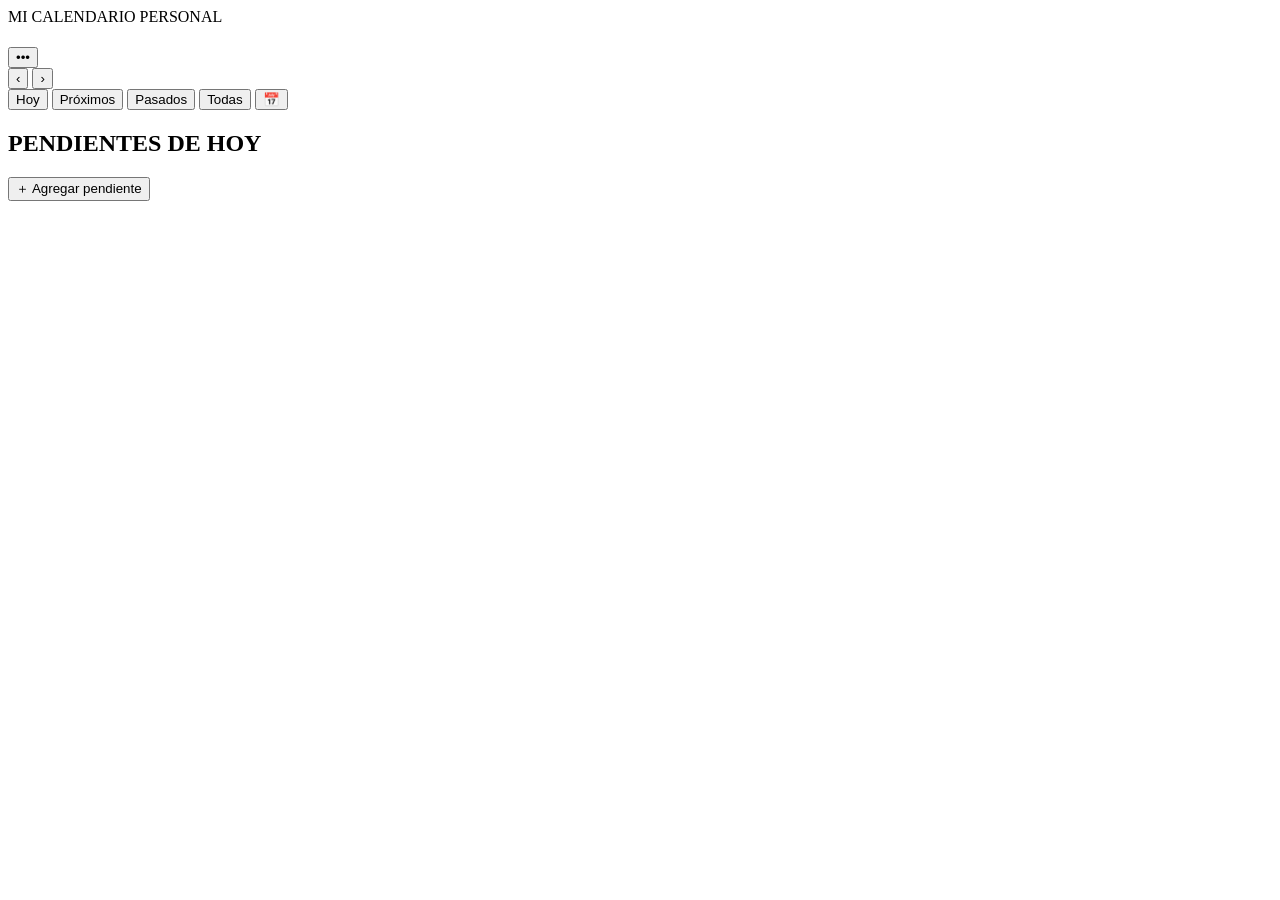
==== index.html @ 51a58abb "Rename index[1].html to index.html" ====
<!doctype html>
<html lang="es">
<head>
<meta charset="UTF-8">
<meta name="viewport" content="width=device-width, initial-scale=1.0">
<title>Mi Calendario Personal</title>
<link rel="stylesheet" href="styles.css">
</head>
<body>
<main class="app">
  <header class="topbar">
    <div>
      <div class="eyebrow">MI CALENDARIO PERSONAL</div>
      <h1 id="currentDate"></h1>
      <p id="currentYear"></p>
    </div>
    <button class="ghost-btn" id="settingsBtn">•••</button>
  </header>

  <section class="navigation">
    <div class="day-buttons">
      <button id="prevDay" class="square-btn">‹</button>
      <button id="nextDay" class="square-btn">›</button>
    </div>
    <div class="filters">
      <button data-filter="today" class="filter active">Hoy</button>
      <button data-filter="future" class="filter">Próximos</button>
      <button data-filter="past" class="filter">Pasados</button>
      <button data-filter="all" class="filter">Todas</button>
      <button id="datePickerBtn" class="filter">📅</button>
    </div>
  </section>

  <section>
    <div class="section-title">
      <h2 id="sectionTitle">PENDIENTES DE HOY</h2>
      <span id="taskCount"></span>
    </div>
    <div id="taskList"></div>
  </section>
</main>

<button id="addBtn" class="add-btn">＋ Agregar pendiente</button>

<dialog id="taskDialog" class="dialog">
  <div class="dialog-head">
    <div>
      <div class="eyebrow">NUEVO PENDIENTE</div>
      <h2>Agregar pendiente</h2>
    </div>
    <button class="close-btn" id="closeDialog">×</button>
  </div>
  <form id="taskForm">
    <label>¿Qué tienes que hacer?
      <input id="title" required placeholder="Ej. Enviar constancia">
    </label>

    <label>Fecha
      <div class="calendar-picker" id="calendarPicker"></div>
      <input id="taskDate" type="hidden" required>
    </label>

    <label>Hora
      <input id="taskTime" type="time" required>
    </label>

    <label>Repetición
      <select id="repeat">
        <option value="once">Una vez</option>
        <option value="daily">Todos los días</option>
        <option value="weekdays">Lunes a viernes</option>
        <option value="weekly">Cada semana</option>
      </select>
    </label>

    <label>Aviso
      <select id="reminder">
        <option value="10">10 minutos antes + a la hora</option>
        <option value="5">5 minutos antes + a la hora</option>
        <option value="15">15 minutos antes + a la hora</option>
        <option value="30">30 minutos antes + a la hora</option>
        <option value="0">Solo a la hora</option>
        <option value="none">Sin aviso</option>
      </select>
    </label>

    <button class="primary-btn" type="submit">Guardar pendiente</button>
  </form>
</dialog>

<dialog id="taskDetailDialog" class="dialog">
  <div id="detailContent"></div>
</dialog>

<script src="app.js"></script>
</body>
</html>
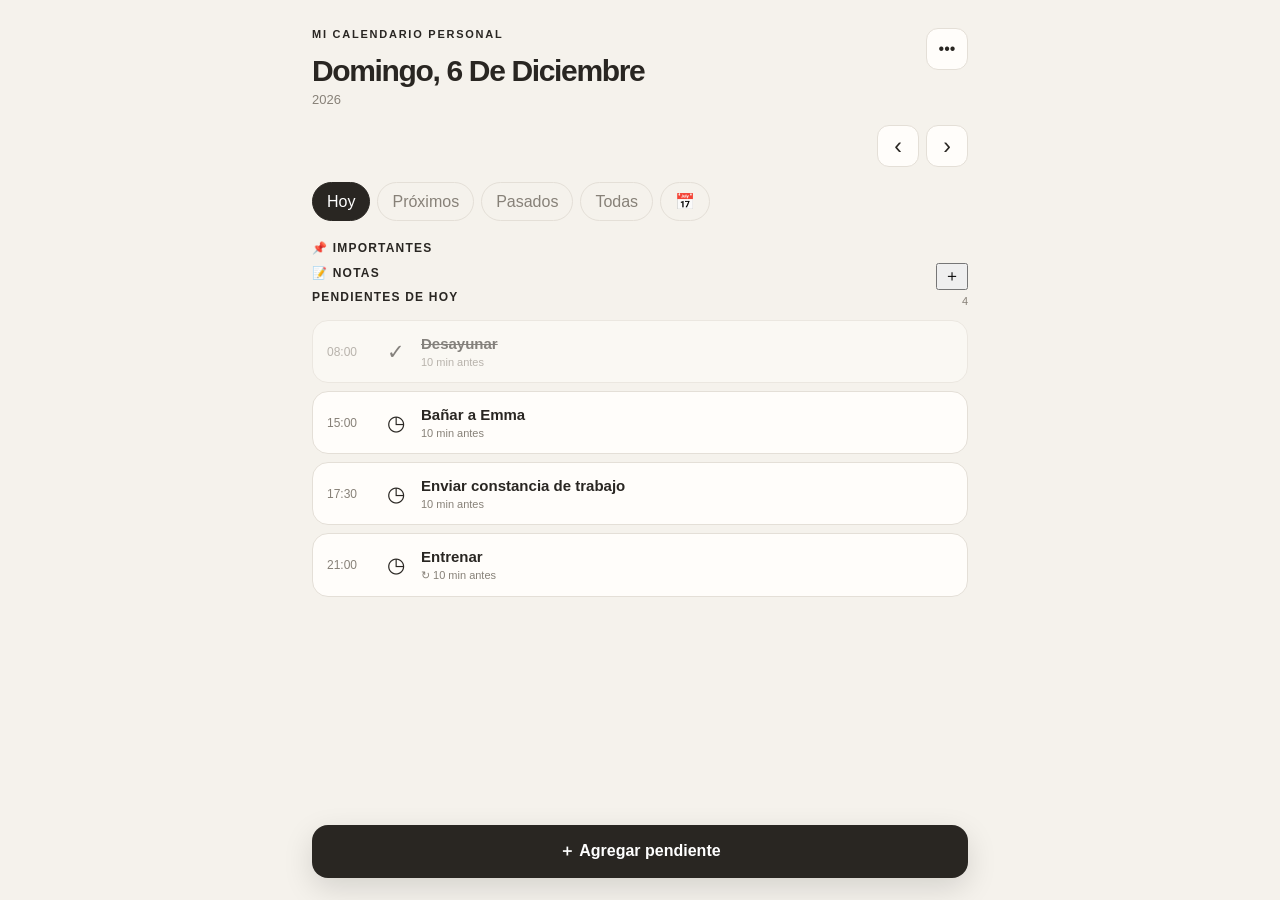
==== commit d04df774: "Update index.html" ====
--- a/index.html
+++ b/index.html
@@ -31,6 +31,21 @@
     </div>
   </section>
 
+  <section class="notes-section">
+    <div class="section-title">
+      <h2>📌 IMPORTANTES</h2>
+    </div>
+    <div id="priorityList"></div>
+  </section>
+
+  <section class="notes-section">
+    <div class="section-title">
+      <h2>📝 NOTAS</h2>
+      <button class="mini-add" id="addNoteBtn">＋</button>
+    </div>
+    <div id="notesList"></div>
+  </section>
+
   <section>
     <div class="section-title">
       <h2 id="sectionTitle">PENDIENTES DE HOY</h2>
@@ -50,21 +65,26 @@
     </div>
     <button class="close-btn" id="closeDialog">×</button>
   </div>
+
   <form id="taskForm">
-    <label>¿Qué tienes que hacer?
+    <label>
+      ¿Qué tienes que hacer?
       <input id="title" required placeholder="Ej. Enviar constancia">
     </label>
 
-    <label>Fecha
+    <label>
+      Fecha
       <div class="calendar-picker" id="calendarPicker"></div>
       <input id="taskDate" type="hidden" required>
     </label>
 
-    <label>Hora
+    <label>
+      Hora
       <input id="taskTime" type="time" required>
     </label>
 
-    <label>Repetición
+    <label>
+      Repetición
       <select id="repeat">
         <option value="once">Una vez</option>
         <option value="daily">Todos los días</option>
@@ -73,7 +93,8 @@
       </select>
     </label>
 
-    <label>Aviso
+    <label>
+      Aviso
       <select id="reminder">
         <option value="10">10 minutos antes + a la hora</option>
         <option value="5">5 minutos antes + a la hora</option>
@@ -92,6 +113,60 @@
   <div id="detailContent"></div>
 </dialog>
 
+<dialog id="extrasDialog" class="dialog">
+  <div id="extrasContent"></div>
+</dialog>
+
+<dialog id="noteDialog" class="dialog">
+  <div class="dialog-head">
+    <div>
+      <div class="eyebrow">NOTAS</div>
+      <h2 id="noteDialogTitle">Nueva nota</h2>
+    </div>
+    <button class="close-btn" id="closeNoteDialog">×</button>
+  </div>
+
+  <form id="noteForm">
+    <label>
+      Título
+      <input id="noteTitle" required placeholder="Ej. Link importante">
+    </label>
+
+    <label>
+      Nota
+      <textarea id="noteText" rows="5" placeholder="Escribe algo que quieras guardar…"></textarea>
+    </label>
+
+    <label>
+      Link (opcional)
+      <input id="noteLink" type="url" placeholder="https://...">
+    </label>
+
+    <label class="check-label">
+      <input id="notePinned" type="checkbox">
+      📌 Marcar como prioridad
+    </label>
+
+    <button class="primary-btn">Guardar nota</button>
+  </form>
+</dialog>
+
+<dialog id="noteDetailDialog" class="dialog">
+  <div id="noteDetailContent"></div>
+</dialog>
+
+<dialog id="calendarDialog" class="dialog">
+  <div class="dialog-head">
+    <div>
+      <div class="eyebrow">CALENDARIO</div>
+      <h2>Elegir fecha</h2>
+    </div>
+    <button class="close-btn" id="closeCalendarDialog">×</button>
+  </div>
+
+  <div class="calendar-picker browse-calendar" id="browseCalendar"></div>
+</dialog>
+
 <script src="app.js"></script>
 </body>
 </html>
--- a/styles.css
+++ b/styles.css
@@ -0,0 +1,18 @@
+:root{--bg:#f5f2ec;--card:#fffdfa;--ink:#292622;--muted:#878178;--line:#e4dfd7;--soft:#eeebe4}
+*{box-sizing:border-box}html,body{margin:0;min-height:100%}body{background:var(--bg);color:var(--ink);font-family:-apple-system,BlinkMacSystemFont,"Segoe UI",sans-serif}
+button,input,select{font:inherit}button{cursor:pointer}.app{max-width:700px;margin:auto;padding:28px 22px 120px}
+.topbar{display:flex;justify-content:space-between;gap:20px;align-items:flex-start}.eyebrow{font-size:11px;font-weight:800;letter-spacing:.16em}
+h1{margin:14px 0 0;font-size:30px;letter-spacing:-.045em;text-transform:capitalize}#currentYear{margin:4px 0 0;color:var(--muted);font-size:13px}
+.ghost-btn,.square-btn,.close-btn{border:1px solid var(--line);background:var(--card);color:var(--ink);border-radius:12px;width:42px;height:42px}
+.navigation{margin-top:18px}.day-buttons{display:flex;gap:7px;justify-content:flex-end}.square-btn{font-size:23px}
+.filters{display:flex;gap:7px;overflow-x:auto;padding:15px 0 20px}.filter{border:1px solid var(--line);background:transparent;color:var(--muted);padding:9px 14px;border-radius:999px;white-space:nowrap}.filter.active{background:var(--ink);color:white;border-color:var(--ink)}
+.section-title{display:flex;justify-content:space-between;align-items:center}.section-title h2{font-size:12px;letter-spacing:.1em;margin:0 0 8px}.section-title span{color:var(--muted);font-size:11px}
+.task{display:flex;align-items:center;gap:12px;background:var(--card);border:1px solid var(--line);border-radius:16px;padding:14px;margin:8px 0}.task-time{width:44px;color:var(--muted);font-size:12px}.task-state{width:26px;text-align:center;font-size:21px}.task-body{min-width:0;flex:1}.task-title{font-weight:650;font-size:15px;white-space:nowrap;overflow:hidden;text-overflow:ellipsis}.task-meta{margin-top:4px;color:var(--muted);font-size:11px}.task.done{opacity:.55}.task.done .task-title{text-decoration:line-through}.task.notdone{opacity:.68}
+.empty{color:var(--muted);text-align:center;padding:55px 20px;line-height:1.5}.add-btn{position:fixed;z-index:5;left:50%;transform:translateX(-50%);bottom:22px;width:min(656px,calc(100% - 44px));border:0;border-radius:16px;background:var(--ink);color:white;padding:16px;font-weight:750;box-shadow:0 10px 30px #0002}
+.dialog{width:min(560px,calc(100% - 30px));border:0;border-radius:22px;padding:0;background:var(--card);color:var(--ink);box-shadow:0 25px 80px #0004}.dialog::backdrop{background:#0007}.dialog-head{padding:20px 20px 4px;display:flex;justify-content:space-between;gap:15px}.dialog h2{margin:7px 0 0;font-size:22px}
+form{padding:10px 20px 22px}label{display:block;color:var(--muted);font-size:12px;margin:13px 0}input,select{width:100%;margin-top:6px;padding:13px;border:1px solid var(--line);border-radius:12px;background:white;color:var(--ink);outline:none}
+.primary-btn{width:100%;border:0;border-radius:13px;background:var(--ink);color:white;padding:14px;margin-top:8px;font-weight:750}
+.detail-actions{display:grid;grid-template-columns:repeat(3,1fr);gap:8px;padding:14px 20px 8px}.action-btn{border:1px solid var(--line);background:white;border-radius:13px;padding:12px 5px}.action-btn b{display:block;font-size:21px;margin-bottom:3px}.quick-actions{display:grid;grid-template-columns:1fr 1fr;gap:8px;padding:8px 20px 22px}
+.calendar-picker{margin-top:6px;border:1px solid var(--line);border-radius:14px;background:white;padding:11px}.calendar-head{display:flex;justify-content:space-between;align-items:center;margin-bottom:8px}.calendar-head strong{font-size:13px;text-transform:capitalize}.calendar-nav{display:flex;gap:4px}.calendar-nav button{border:1px solid var(--line);background:var(--soft);border-radius:8px;width:30px;height:30px}
+.calendar-week,.calendar-grid{display:grid;grid-template-columns:repeat(7,1fr);gap:3px;text-align:center}.calendar-week span{color:var(--muted);font-size:9px;padding:4px 0}.calendar-day{border:0;background:transparent;border-radius:8px;height:32px;font-size:12px}.calendar-day.muted{color:#c0bbb3}.calendar-day.today{border:1px solid var(--line)}.calendar-day.selected{background:var(--ink);color:white}
+@media(max-width:520px){.app{padding:22px 18px 110px}h1{font-size:26px}}
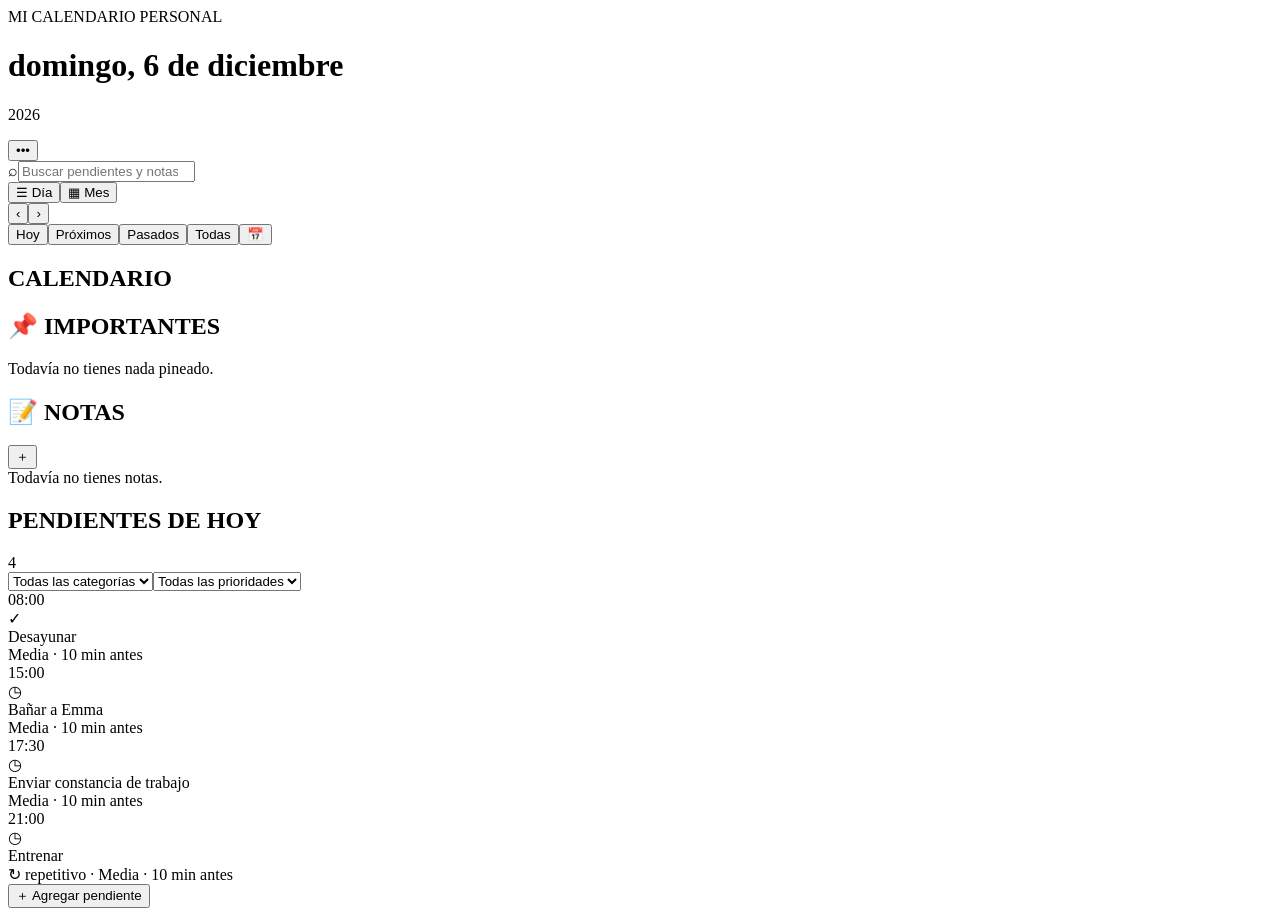
==== commit 4368c767: "Rename index[1].html to index.html" ====
--- a/index.html
+++ b/index.html
@@ -1,172 +1,27 @@
 <!doctype html>
 <html lang="es">
 <head>
-<meta charset="UTF-8">
-<meta name="viewport" content="width=device-width, initial-scale=1.0">
-<title>Mi Calendario Personal</title>
+<meta charset="UTF-8"><meta name="viewport" content="width=device-width, initial-scale=1.0">
+<meta name="theme-color" content="#292622"><title>Mi Calendario Personal</title>
 <link rel="stylesheet" href="styles.css">
 </head>
 <body>
 <main class="app">
-  <header class="topbar">
-    <div>
-      <div class="eyebrow">MI CALENDARIO PERSONAL</div>
-      <h1 id="currentDate"></h1>
-      <p id="currentYear"></p>
-    </div>
-    <button class="ghost-btn" id="settingsBtn">•••</button>
-  </header>
-
-  <section class="navigation">
-    <div class="day-buttons">
-      <button id="prevDay" class="square-btn">‹</button>
-      <button id="nextDay" class="square-btn">›</button>
-    </div>
-    <div class="filters">
-      <button data-filter="today" class="filter active">Hoy</button>
-      <button data-filter="future" class="filter">Próximos</button>
-      <button data-filter="past" class="filter">Pasados</button>
-      <button data-filter="all" class="filter">Todas</button>
-      <button id="datePickerBtn" class="filter">📅</button>
-    </div>
-  </section>
-
-  <section class="notes-section">
-    <div class="section-title">
-      <h2>📌 IMPORTANTES</h2>
-    </div>
-    <div id="priorityList"></div>
-  </section>
-
-  <section class="notes-section">
-    <div class="section-title">
-      <h2>📝 NOTAS</h2>
-      <button class="mini-add" id="addNoteBtn">＋</button>
-    </div>
-    <div id="notesList"></div>
-  </section>
-
-  <section>
-    <div class="section-title">
-      <h2 id="sectionTitle">PENDIENTES DE HOY</h2>
-      <span id="taskCount"></span>
-    </div>
-    <div id="taskList"></div>
-  </section>
+<header class="topbar"><div><div class="eyebrow">MI CALENDARIO PERSONAL</div><h1 id="currentDate"></h1><p id="currentYear"></p></div><button class="ghost-btn" id="settingsBtn" type="button">•••</button></header>
+<section class="toolbar"><div class="search-wrap"><span>⌕</span><input id="searchInput" type="search" placeholder="Buscar pendientes y notas…"></div><button class="filter view-btn active" id="dayViewBtn" type="button">☰ Día</button><button class="filter view-btn" id="monthViewBtn" type="button">▦ Mes</button></section>
+<section class="navigation"><div class="day-buttons"><button id="prevDay" class="square-btn" type="button">‹</button><button id="nextDay" class="square-btn" type="button">›</button></div><div class="filters"><button data-filter="today" class="filter active" type="button">Hoy</button><button data-filter="future" class="filter" type="button">Próximos</button><button data-filter="past" class="filter" type="button">Pasados</button><button data-filter="all" class="filter" type="button">Todas</button><button id="datePickerBtn" class="filter" type="button">📅</button></div></section>
+<section id="monthSection" class="month-section hidden"><div class="section-title"><h2 id="monthTitle">CALENDARIO</h2><span id="monthTaskCount"></span></div><div class="calendar-picker month-calendar" id="monthCalendar"></div></section>
+<section class="notes-section"><div class="section-title"><h2>📌 IMPORTANTES</h2></div><div id="priorityList"></div></section>
+<section class="notes-section"><div class="section-title"><h2>📝 NOTAS</h2><button class="mini-add" id="addNoteBtn" type="button">＋</button></div><div id="notesList"></div></section>
+<section id="daySection"><div class="section-title"><h2 id="sectionTitle">PENDIENTES DE HOY</h2><span id="taskCount"></span></div><div class="category-filter-row"><select id="categoryFilter" class="compact-select"><option value="all">Todas las categorías</option></select><select id="priorityFilter" class="compact-select"><option value="all">Todas las prioridades</option><option value="high">Alta</option><option value="medium">Media</option><option value="low">Baja</option></select></div><div id="taskList"></div></section>
 </main>
-
-<button id="addBtn" class="add-btn">＋ Agregar pendiente</button>
-
-<dialog id="taskDialog" class="dialog">
-  <div class="dialog-head">
-    <div>
-      <div class="eyebrow">NUEVO PENDIENTE</div>
-      <h2>Agregar pendiente</h2>
-    </div>
-    <button class="close-btn" id="closeDialog">×</button>
-  </div>
-
-  <form id="taskForm">
-    <label>
-      ¿Qué tienes que hacer?
-      <input id="title" required placeholder="Ej. Enviar constancia">
-    </label>
-
-    <label>
-      Fecha
-      <div class="calendar-picker" id="calendarPicker"></div>
-      <input id="taskDate" type="hidden" required>
-    </label>
-
-    <label>
-      Hora
-      <input id="taskTime" type="time" required>
-    </label>
-
-    <label>
-      Repetición
-      <select id="repeat">
-        <option value="once">Una vez</option>
-        <option value="daily">Todos los días</option>
-        <option value="weekdays">Lunes a viernes</option>
-        <option value="weekly">Cada semana</option>
-      </select>
-    </label>
-
-    <label>
-      Aviso
-      <select id="reminder">
-        <option value="10">10 minutos antes + a la hora</option>
-        <option value="5">5 minutos antes + a la hora</option>
-        <option value="15">15 minutos antes + a la hora</option>
-        <option value="30">30 minutos antes + a la hora</option>
-        <option value="0">Solo a la hora</option>
-        <option value="none">Sin aviso</option>
-      </select>
-    </label>
-
-    <button class="primary-btn" type="submit">Guardar pendiente</button>
-  </form>
-</dialog>
-
-<dialog id="taskDetailDialog" class="dialog">
-  <div id="detailContent"></div>
-</dialog>
-
-<dialog id="extrasDialog" class="dialog">
-  <div id="extrasContent"></div>
-</dialog>
-
-<dialog id="noteDialog" class="dialog">
-  <div class="dialog-head">
-    <div>
-      <div class="eyebrow">NOTAS</div>
-      <h2 id="noteDialogTitle">Nueva nota</h2>
-    </div>
-    <button class="close-btn" id="closeNoteDialog">×</button>
-  </div>
-
-  <form id="noteForm">
-    <label>
-      Título
-      <input id="noteTitle" required placeholder="Ej. Link importante">
-    </label>
-
-    <label>
-      Nota
-      <textarea id="noteText" rows="5" placeholder="Escribe algo que quieras guardar…"></textarea>
-    </label>
-
-    <label>
-      Link (opcional)
-      <input id="noteLink" type="url" placeholder="https://...">
-    </label>
-
-    <label class="check-label">
-      <input id="notePinned" type="checkbox">
-      📌 Marcar como prioridad
-    </label>
-
-    <button class="primary-btn">Guardar nota</button>
-  </form>
-</dialog>
-
-<dialog id="noteDetailDialog" class="dialog">
-  <div id="noteDetailContent"></div>
-</dialog>
-
-<dialog id="calendarDialog" class="dialog">
-  <div class="dialog-head">
-    <div>
-      <div class="eyebrow">CALENDARIO</div>
-      <h2>Elegir fecha</h2>
-    </div>
-    <button class="close-btn" id="closeCalendarDialog">×</button>
-  </div>
-
-  <div class="calendar-picker browse-calendar" id="browseCalendar"></div>
-</dialog>
-
-<script src="app.js"></script>
-</body>
-</html>
+<button id="addBtn" class="add-btn" type="button">＋ Agregar pendiente</button>
+<dialog id="taskDialog" class="dialog"><div class="dialog-head"><div><div class="eyebrow">PENDIENTE</div><h2 id="taskDialogTitle">Agregar pendiente</h2></div><button class="close-btn" id="closeDialog" type="button">×</button></div><form id="taskForm"><label>¿Qué tienes que hacer?<input id="title" required placeholder="Ej. Enviar constancia"></label><label>Fecha<div class="calendar-picker" id="calendarPicker"></div><input id="taskDate" type="hidden" required></label><label>Hora<input id="taskTime" type="time" required></label><div class="form-grid"><label>Repetición<select id="repeat"><option value="once">Una vez</option><option value="daily">Todos los días</option><option value="weekdays">Lunes a viernes</option><option value="weekly">Cada semana</option></select></label><label>Prioridad<select id="taskPriority"><option value="low">Baja</option><option value="medium" selected>Media</option><option value="high">Alta</option></select></label></div><label>Categoría<input id="taskCategory" list="categoryOptions" placeholder="Ej. Trabajo, personal, estudio"><datalist id="categoryOptions"></datalist></label><label>Aviso<select id="reminder"><option value="10">10 minutos antes + a la hora</option><option value="5">5 minutos antes + a la hora</option><option value="15">15 minutos antes + a la hora</option><option value="30">30 minutos antes + a la hora</option><option value="0">Solo a la hora</option><option value="none">Sin aviso</option></select></label><label class="check-label"><input id="taskPinned" type="checkbox">📌 Marcar como prioridad</label><button class="primary-btn" type="submit">Guardar pendiente</button></form></dialog>
+<dialog id="taskDetailDialog" class="dialog"><div id="detailContent"></div></dialog>
+<dialog id="noteDialog" class="dialog"><div class="dialog-head"><div><div class="eyebrow">NOTAS</div><h2 id="noteDialogTitle">Nueva nota</h2></div><button class="close-btn" id="closeNoteDialog" type="button">×</button></div><form id="noteForm"><label>Título<input id="noteTitle" required placeholder="Ej. Link importante"></label><label>Nota<textarea id="noteText" rows="5" placeholder="Escribe algo que quieras guardar…"></textarea></label><label>Link (opcional)<input id="noteLink" type="url" placeholder="https://..."></label><label>Categoría<input id="noteCategory" list="categoryOptions" placeholder="Ej. Ideas"></label><label class="check-label"><input id="notePinned" type="checkbox">📌 Marcar como prioridad</label><button class="primary-btn" type="submit">Guardar nota</button></form></dialog>
+<dialog id="noteDetailDialog" class="dialog"><div id="noteDetailContent"></div></dialog>
+<dialog id="calendarDialog" class="dialog"><div class="dialog-head"><div><div class="eyebrow">CALENDARIO</div><h2>Elegir fecha</h2></div><button class="close-btn" id="closeCalendarDialog" type="button">×</button></div><div class="calendar-picker browse-calendar" id="browseCalendar"></div></dialog>
+<dialog id="settingsDialog" class="dialog"><div class="dialog-head"><div><div class="eyebrow">CONFIGURACIÓN</div><h2>Mi calendario</h2></div><button class="close-btn" id="closeSettings" type="button">×</button></div><div class="settings-body"><button class="settings-card" id="notificationBtn" type="button"><span class="settings-icon">🔔</span><span><b id="notificationTitle">Activar notificaciones</b><small id="notificationStatus">Avisos del navegador para tus pendientes.</small></span></button><button class="settings-card" id="statsBtn" type="button"><span class="settings-icon">📊</span><span><b>Ver resumen</b><small>Completados, pendientes y prioridades.</small></span></button><button class="settings-card" id="clearCompletedBtn" type="button"><span class="settings-icon">🧹</span><span><b>Limpiar completados</b><small>Elimina pendientes de una sola vez ya realizados.</small></span></button><p class="settings-note">Tus datos se guardan localmente en este navegador. Otra persona que abra la misma página en otro navegador tendrá su propio calendario.</p></div></dialog>
+<dialog id="statsDialog" class="dialog"><div class="dialog-head"><div><div class="eyebrow">RESUMEN</div><h2>Tu calendario</h2></div><button class="close-btn" id="closeStats" type="button">×</button></div><div id="statsContent" class="stats-grid"></div></dialog>
+<script src="app.js"></script><script>if('serviceWorker' in navigator&&location.protocol==='https:'){navigator.serviceWorker.register('./sw.js').catch(()=>{});}</script>
+</body></html>
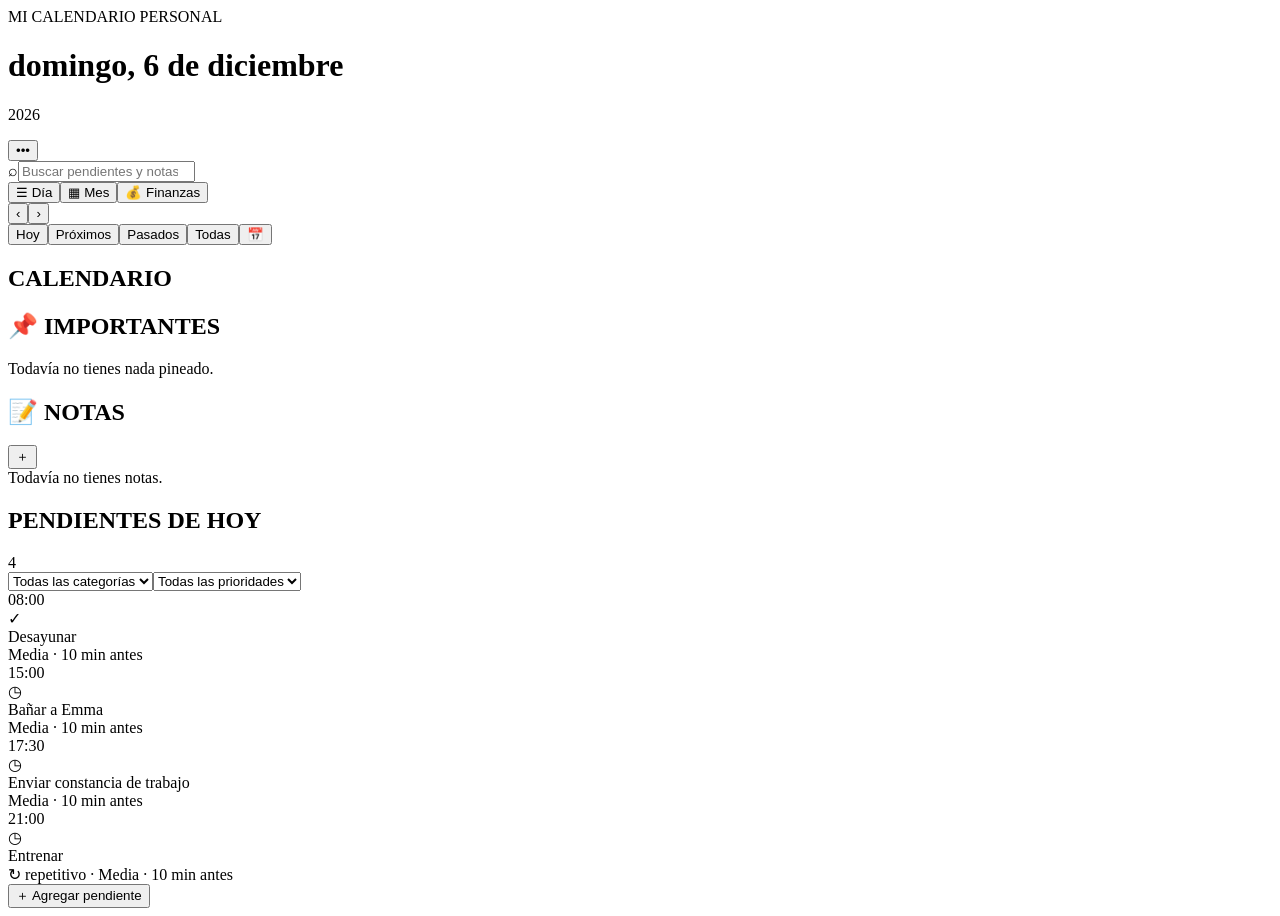
==== commit cc37ef61: "Rename index[1].html to index.html" ====
--- a/index.html
+++ b/index.html
@@ -8,7 +8,7 @@
 <body>
 <main class="app">
 <header class="topbar"><div><div class="eyebrow">MI CALENDARIO PERSONAL</div><h1 id="currentDate"></h1><p id="currentYear"></p></div><button class="ghost-btn" id="settingsBtn" type="button">•••</button></header>
-<section class="toolbar"><div class="search-wrap"><span>⌕</span><input id="searchInput" type="search" placeholder="Buscar pendientes y notas…"></div><button class="filter view-btn active" id="dayViewBtn" type="button">☰ Día</button><button class="filter view-btn" id="monthViewBtn" type="button">▦ Mes</button></section>
+<section class="toolbar"><div class="search-wrap"><span>⌕</span><input id="searchInput" type="search" placeholder="Buscar pendientes y notas…"></div><button class="filter view-btn active" id="dayViewBtn" type="button">☰ Día</button><button class="filter view-btn" id="monthViewBtn" type="button">▦ Mes</button><button class="filter finance-btn" id="financeBtn" type="button">💰 Finanzas</button></section>
 <section class="navigation"><div class="day-buttons"><button id="prevDay" class="square-btn" type="button">‹</button><button id="nextDay" class="square-btn" type="button">›</button></div><div class="filters"><button data-filter="today" class="filter active" type="button">Hoy</button><button data-filter="future" class="filter" type="button">Próximos</button><button data-filter="past" class="filter" type="button">Pasados</button><button data-filter="all" class="filter" type="button">Todas</button><button id="datePickerBtn" class="filter" type="button">📅</button></div></section>
 <section id="monthSection" class="month-section hidden"><div class="section-title"><h2 id="monthTitle">CALENDARIO</h2><span id="monthTaskCount"></span></div><div class="calendar-picker month-calendar" id="monthCalendar"></div></section>
 <section class="notes-section"><div class="section-title"><h2>📌 IMPORTANTES</h2></div><div id="priorityList"></div></section>
@@ -23,5 +23,43 @@
 <dialog id="calendarDialog" class="dialog"><div class="dialog-head"><div><div class="eyebrow">CALENDARIO</div><h2>Elegir fecha</h2></div><button class="close-btn" id="closeCalendarDialog" type="button">×</button></div><div class="calendar-picker browse-calendar" id="browseCalendar"></div></dialog>
 <dialog id="settingsDialog" class="dialog"><div class="dialog-head"><div><div class="eyebrow">CONFIGURACIÓN</div><h2>Mi calendario</h2></div><button class="close-btn" id="closeSettings" type="button">×</button></div><div class="settings-body"><button class="settings-card" id="notificationBtn" type="button"><span class="settings-icon">🔔</span><span><b id="notificationTitle">Activar notificaciones</b><small id="notificationStatus">Avisos del navegador para tus pendientes.</small></span></button><button class="settings-card" id="statsBtn" type="button"><span class="settings-icon">📊</span><span><b>Ver resumen</b><small>Completados, pendientes y prioridades.</small></span></button><button class="settings-card" id="clearCompletedBtn" type="button"><span class="settings-icon">🧹</span><span><b>Limpiar completados</b><small>Elimina pendientes de una sola vez ya realizados.</small></span></button><p class="settings-note">Tus datos se guardan localmente en este navegador. Otra persona que abra la misma página en otro navegador tendrá su propio calendario.</p></div></dialog>
 <dialog id="statsDialog" class="dialog"><div class="dialog-head"><div><div class="eyebrow">RESUMEN</div><h2>Tu calendario</h2></div><button class="close-btn" id="closeStats" type="button">×</button></div><div id="statsContent" class="stats-grid"></div></dialog>
+
+<dialog id="financeDialog" class="dialog finance-dialog">
+  <div class="dialog-head">
+    <div><div class="eyebrow">MI DINERO</div><h2>Finanzas</h2></div>
+    <button class="close-btn" id="closeFinance" type="button">×</button>
+  </div>
+  <div class="finance-body">
+    <div class="finance-monthbar"><button class="square-btn" id="financePrev" type="button">‹</button><strong id="financeMonth"></strong><button class="square-btn" id="financeNext" type="button">›</button></div>
+    <div class="money-hero"><span>Disponible este mes</span><strong id="financeBalance">S/ 0.00</strong><small id="financeBalanceMeta">Ingresos menos gastos</small></div>
+    <div class="finance-stats"><div><span>Ingresos</span><strong id="financeIncome">S/ 0.00</strong></div><div><span>Gastos</span><strong id="financeExpense">S/ 0.00</strong></div><div><span>Ahorro</span><strong id="financeSavings">0%</strong></div></div>
+    <div class="finance-actions"><button class="primary-btn" id="addExpenseBtn" type="button">＋ Registrar gasto</button><button class="secondary-btn" id="addIncomeBtn" type="button">＋ Registrar ingreso</button></div>
+    <section class="finance-card"><div class="finance-card-head"><h3>Gastos por categoría</h3><span id="financeTopCategory"></span></div><div id="financeCategories"></div></section>
+    <section class="finance-card"><div class="finance-card-head"><h3>Metas de ahorro</h3><button class="mini-add" id="addGoalBtn" type="button">＋</button></div><div id="financeGoals"></div></section>
+    <section class="finance-card ai-card"><div class="finance-card-head"><h3>✨ Consejos inteligentes</h3></div><div id="financeAdvice"></div><small class="ai-note">Consejos automáticos basados en tus propios datos. Más adelante podemos conectarlos a una IA real.</small></section>
+    <section class="finance-card"><div class="finance-card-head"><h3>Últimos movimientos</h3></div><div id="financeTransactions"></div></section>
+  </div>
+</dialog>
+
+<dialog id="financeEntryDialog" class="dialog">
+  <div class="dialog-head"><div><div class="eyebrow" id="financeEntryEyebrow">FINANZAS</div><h2 id="financeEntryTitle">Registrar gasto</h2></div><button class="close-btn" id="closeFinanceEntry" type="button">×</button></div>
+  <form id="financeEntryForm">
+    <label>Monto<input id="financeAmount" type="number" min="0.01" step="0.01" inputmode="decimal" required placeholder="0.00"></label>
+    <label>Descripción<input id="financeDescription" required placeholder="Ej. Supermercado"></label>
+    <label>Categoría<input id="financeCategory" list="financeCategoryOptions" required placeholder="Ej. Comida"><datalist id="financeCategoryOptions"><option value="Comida"><option value="Vivienda"><option value="Transporte"><option value="Mascota"><option value="Salud"><option value="Entretenimiento"><option value="Compras"><option value="Educación"><option value="Deudas"><option value="Ahorro"><option value="Otros"></datalist></label>
+    <label>Fecha<input id="financeDate" type="date" required></label>
+    <button class="primary-btn" type="submit">Guardar movimiento</button>
+  </form>
+</dialog>
+
+<dialog id="goalDialog" class="dialog">
+  <div class="dialog-head"><div><div class="eyebrow">AHORRO</div><h2>Nueva meta</h2></div><button class="close-btn" id="closeGoal" type="button">×</button></div>
+  <form id="goalForm">
+    <label>Meta<input id="goalName" required placeholder="Ej. Viaje"></label>
+    <label>Monto objetivo<input id="goalTarget" type="number" min="1" step="0.01" inputmode="decimal" required placeholder="3000"></label>
+    <label>Ya tengo<input id="goalSaved" type="number" min="0" step="0.01" inputmode="decimal" value="0" placeholder="0"></label>
+    <button class="primary-btn" type="submit">Crear meta</button>
+  </form>
+</dialog>
 <script src="app.js"></script><script>if('serviceWorker' in navigator&&location.protocol==='https:'){navigator.serviceWorker.register('./sw.js').catch(()=>{});}</script>
 </body></html>
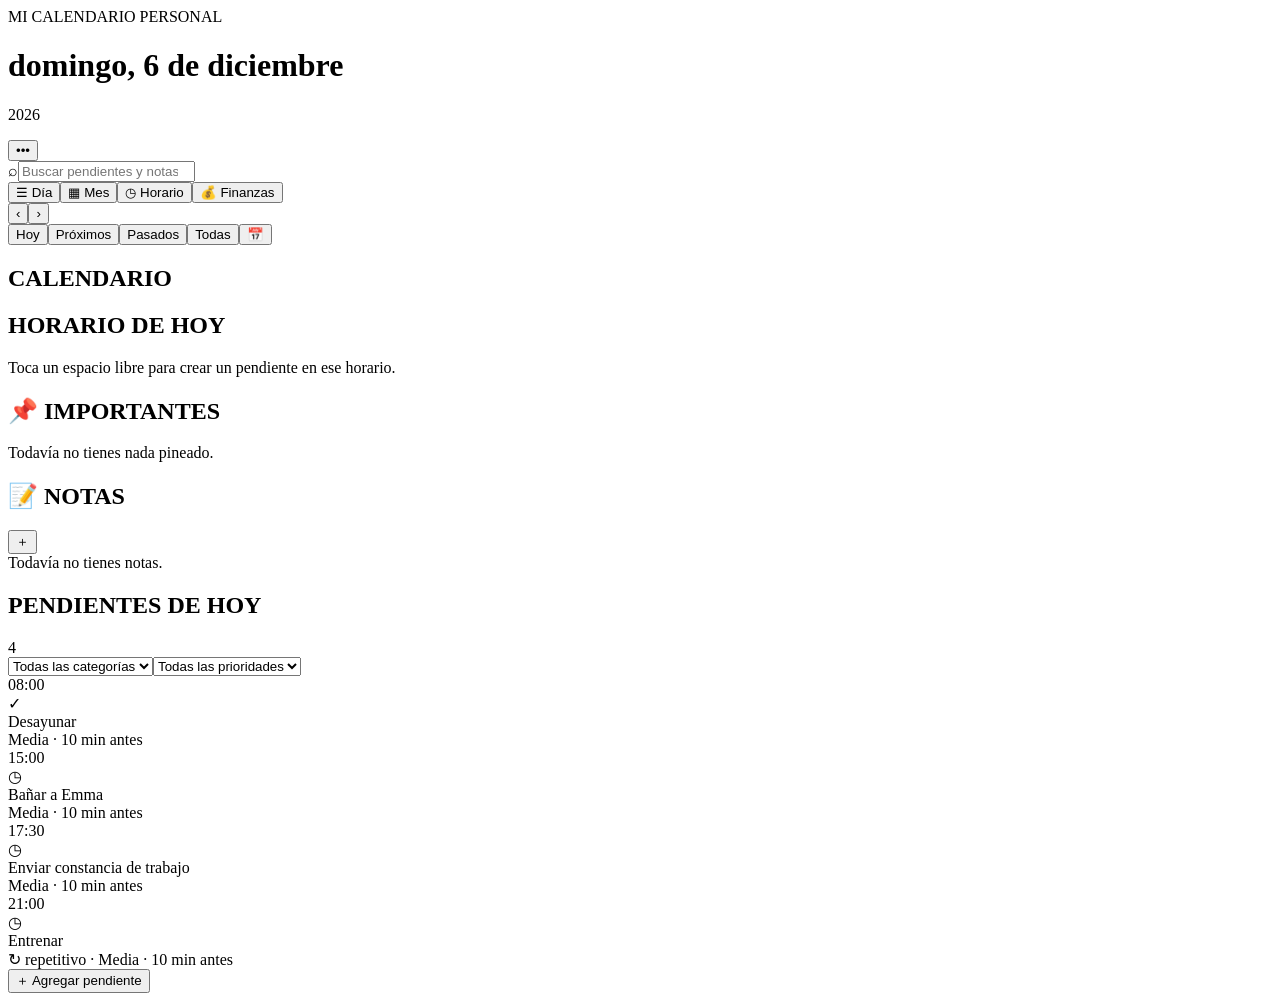
==== commit 4a0b6774: "Rename index[1].html to index.html" ====
--- a/index.html
+++ b/index.html
@@ -8,15 +8,22 @@
 <body>
 <main class="app">
 <header class="topbar"><div><div class="eyebrow">MI CALENDARIO PERSONAL</div><h1 id="currentDate"></h1><p id="currentYear"></p></div><button class="ghost-btn" id="settingsBtn" type="button">•••</button></header>
-<section class="toolbar"><div class="search-wrap"><span>⌕</span><input id="searchInput" type="search" placeholder="Buscar pendientes y notas…"></div><button class="filter view-btn active" id="dayViewBtn" type="button">☰ Día</button><button class="filter view-btn" id="monthViewBtn" type="button">▦ Mes</button><button class="filter finance-btn" id="financeBtn" type="button">💰 Finanzas</button></section>
+<section class="toolbar"><div class="search-wrap"><span>⌕</span><input id="searchInput" type="search" placeholder="Buscar pendientes y notas…"></div><button class="filter view-btn active" id="dayViewBtn" type="button">☰ Día</button><button class="filter view-btn" id="monthViewBtn" type="button">▦ Mes</button><button class="filter view-btn" id="scheduleViewBtn" type="button">◷ Horario</button><button class="filter finance-btn" id="financeBtn" type="button">💰 Finanzas</button></section>
 <section class="navigation"><div class="day-buttons"><button id="prevDay" class="square-btn" type="button">‹</button><button id="nextDay" class="square-btn" type="button">›</button></div><div class="filters"><button data-filter="today" class="filter active" type="button">Hoy</button><button data-filter="future" class="filter" type="button">Próximos</button><button data-filter="past" class="filter" type="button">Pasados</button><button data-filter="all" class="filter" type="button">Todas</button><button id="datePickerBtn" class="filter" type="button">📅</button></div></section>
 <section id="monthSection" class="month-section hidden"><div class="section-title"><h2 id="monthTitle">CALENDARIO</h2><span id="monthTaskCount"></span></div><div class="calendar-picker month-calendar" id="monthCalendar"></div></section>
+<section id="scheduleSection" class="schedule-section hidden">
+  <div class="section-title"><h2 id="scheduleTitle">HORARIO DE HOY</h2><span id="scheduleFreeSummary"></span></div>
+  <div class="schedule-tip">Toca un espacio libre para crear un pendiente en ese horario.</div>
+  <div id="scheduleGrid" class="schedule-grid"></div>
+</section>
 <section class="notes-section"><div class="section-title"><h2>📌 IMPORTANTES</h2></div><div id="priorityList"></div></section>
 <section class="notes-section"><div class="section-title"><h2>📝 NOTAS</h2><button class="mini-add" id="addNoteBtn" type="button">＋</button></div><div id="notesList"></div></section>
 <section id="daySection"><div class="section-title"><h2 id="sectionTitle">PENDIENTES DE HOY</h2><span id="taskCount"></span></div><div class="category-filter-row"><select id="categoryFilter" class="compact-select"><option value="all">Todas las categorías</option></select><select id="priorityFilter" class="compact-select"><option value="all">Todas las prioridades</option><option value="high">Alta</option><option value="medium">Media</option><option value="low">Baja</option></select></div><div id="taskList"></div></section>
 </main>
 <button id="addBtn" class="add-btn" type="button">＋ Agregar pendiente</button>
-<dialog id="taskDialog" class="dialog"><div class="dialog-head"><div><div class="eyebrow">PENDIENTE</div><h2 id="taskDialogTitle">Agregar pendiente</h2></div><button class="close-btn" id="closeDialog" type="button">×</button></div><form id="taskForm"><label>¿Qué tienes que hacer?<input id="title" required placeholder="Ej. Enviar constancia"></label><label>Fecha<div class="calendar-picker" id="calendarPicker"></div><input id="taskDate" type="hidden" required></label><label>Hora<input id="taskTime" type="time" required></label><div class="form-grid"><label>Repetición<select id="repeat"><option value="once">Una vez</option><option value="daily">Todos los días</option><option value="weekdays">Lunes a viernes</option><option value="weekly">Cada semana</option></select></label><label>Prioridad<select id="taskPriority"><option value="low">Baja</option><option value="medium" selected>Media</option><option value="high">Alta</option></select></label></div><label>Categoría<input id="taskCategory" list="categoryOptions" placeholder="Ej. Trabajo, personal, estudio"><datalist id="categoryOptions"></datalist></label><label>Aviso<select id="reminder"><option value="10">10 minutos antes + a la hora</option><option value="5">5 minutos antes + a la hora</option><option value="15">15 minutos antes + a la hora</option><option value="30">30 minutos antes + a la hora</option><option value="0">Solo a la hora</option><option value="none">Sin aviso</option></select></label><label class="check-label"><input id="taskPinned" type="checkbox">📌 Marcar como prioridad</label><button class="primary-btn" type="submit">Guardar pendiente</button></form></dialog>
+<dialog id="taskDialog" class="dialog"><div class="dialog-head"><div><div class="eyebrow">PENDIENTE</div><h2 id="taskDialogTitle">Agregar pendiente</h2></div><button class="close-btn" id="closeDialog" type="button">×</button></div><form id="taskForm"><label>¿Qué tienes que hacer?<input id="title" required placeholder="Ej. Enviar constancia"></label><label>Fecha<div class="calendar-picker" id="calendarPicker"></div><input id="taskDate" type="hidden" required></label><label>Hora<input id="taskTime" type="time" required></label>
+<label>Duración<select id="taskDuration"><option value="15">15 min</option><option value="30" selected>30 min</option><option value="45">45 min</option><option value="60">1 hora</option><option value="90">1 h 30 min</option><option value="120">2 horas</option></select></label>
+<div class="form-grid"><label>Repetición<select id="repeat"><option value="once">Una vez</option><option value="daily">Todos los días</option><option value="weekdays">Lunes a viernes</option><option value="weekly">Cada semana</option></select></label><label>Prioridad<select id="taskPriority"><option value="low">Baja</option><option value="medium" selected>Media</option><option value="high">Alta</option></select></label></div><label>Categoría<input id="taskCategory" list="categoryOptions" placeholder="Ej. Trabajo, personal, estudio"><datalist id="categoryOptions"></datalist></label><label>Aviso<select id="reminder"><option value="10">10 minutos antes + a la hora</option><option value="5">5 minutos antes + a la hora</option><option value="15">15 minutos antes + a la hora</option><option value="30">30 minutos antes + a la hora</option><option value="0">Solo a la hora</option><option value="none">Sin aviso</option></select></label><label class="check-label"><input id="taskPinned" type="checkbox">📌 Marcar como prioridad</label><button class="primary-btn" type="submit">Guardar pendiente</button></form></dialog>
 <dialog id="taskDetailDialog" class="dialog"><div id="detailContent"></div></dialog>
 <dialog id="noteDialog" class="dialog"><div class="dialog-head"><div><div class="eyebrow">NOTAS</div><h2 id="noteDialogTitle">Nueva nota</h2></div><button class="close-btn" id="closeNoteDialog" type="button">×</button></div><form id="noteForm"><label>Título<input id="noteTitle" required placeholder="Ej. Link importante"></label><label>Nota<textarea id="noteText" rows="5" placeholder="Escribe algo que quieras guardar…"></textarea></label><label>Link (opcional)<input id="noteLink" type="url" placeholder="https://..."></label><label>Categoría<input id="noteCategory" list="categoryOptions" placeholder="Ej. Ideas"></label><label class="check-label"><input id="notePinned" type="checkbox">📌 Marcar como prioridad</label><button class="primary-btn" type="submit">Guardar nota</button></form></dialog>
 <dialog id="noteDetailDialog" class="dialog"><div id="noteDetailContent"></div></dialog>
@@ -32,9 +39,10 @@
   <div class="finance-body">
     <div class="finance-monthbar"><button class="square-btn" id="financePrev" type="button">‹</button><strong id="financeMonth"></strong><button class="square-btn" id="financeNext" type="button">›</button></div>
     <div class="money-hero"><span>Disponible este mes</span><strong id="financeBalance">S/ 0.00</strong><small id="financeBalanceMeta">Ingresos menos gastos</small></div>
-    <div class="finance-stats"><div><span>Ingresos</span><strong id="financeIncome">S/ 0.00</strong></div><div><span>Gastos</span><strong id="financeExpense">S/ 0.00</strong></div><div><span>Ahorro</span><strong id="financeSavings">0%</strong></div></div>
+    <div class="finance-stats"><div><span>Ingresos</span><strong id="financeIncome">S/ 0.00</strong></div><div><span>Gastos</span><strong id="financeExpense">S/ 0.00</strong></div><div><span>Ahorro</span><strong id="financeSavings">0%</strong></div><div><span>Deuda total</span><strong id="financeDebtTotal">S/ 0.00</strong></div></div>
     <div class="finance-actions"><button class="primary-btn" id="addExpenseBtn" type="button">＋ Registrar gasto</button><button class="secondary-btn" id="addIncomeBtn" type="button">＋ Registrar ingreso</button></div>
     <section class="finance-card"><div class="finance-card-head"><h3>Gastos por categoría</h3><span id="financeTopCategory"></span></div><div id="financeCategories"></div></section>
+    <section class="finance-card"><div class="finance-card-head"><h3>Deudas</h3><button class="mini-add" id="addDebtBtn" type="button">＋</button></div><div id="financeDebtSummary" class="debt-summary"></div><div id="financeDebts"></div></section>
     <section class="finance-card"><div class="finance-card-head"><h3>Metas de ahorro</h3><button class="mini-add" id="addGoalBtn" type="button">＋</button></div><div id="financeGoals"></div></section>
     <section class="finance-card ai-card"><div class="finance-card-head"><h3>✨ Consejos inteligentes</h3></div><div id="financeAdvice"></div><small class="ai-note">Consejos automáticos basados en tus propios datos. Más adelante podemos conectarlos a una IA real.</small></section>
     <section class="finance-card"><div class="finance-card-head"><h3>Últimos movimientos</h3></div><div id="financeTransactions"></div></section>
@@ -52,6 +60,10 @@
   </form>
 </dialog>
 
+<dialog id="debtDialog" class="dialog"><div class="dialog-head"><div><div class="eyebrow">FINANZAS</div><h2 id="debtDialogTitle">Nueva deuda</h2></div><button class="close-btn" id="closeDebt" type="button">×</button></div><form id="debtForm"><input id="debtId" type="hidden"><label>Nombre<input id="debtName" required placeholder="Ej. Tarjeta BBVA"></label><label>Tipo<select id="debtType"><option value="credit_card">Tarjeta de crédito</option><option value="loan">Préstamo</option><option value="personal">Deuda personal</option><option value="other">Otra</option></select></label><div class="form-grid"><label>Monto original<input id="debtTotal" type="number" min="0.01" step="0.01" inputmode="decimal" required placeholder="2000"></label><label>Saldo pendiente<input id="debtRemaining" type="number" min="0" step="0.01" inputmode="decimal" required placeholder="1500"></label></div><div class="form-grid"><label>Pago mínimo<input id="debtMinPayment" type="number" min="0" step="0.01" inputmode="decimal" placeholder="100"></label><label>Vencimiento<input id="debtDueDate" type="date"></label></div><label>Nota (opcional)<textarea id="debtNote" rows="3" placeholder="Ej. Cierra el 10 de cada mes"></textarea><button class="primary-btn" type="submit">Guardar deuda</button></form></dialog>
+
+<dialog id="debtPaymentDialog" class="dialog"><div class="dialog-head"><div><div class="eyebrow">PAGO</div><h2 id="debtPaymentTitle">Registrar pago</h2></div><button class="close-btn" id="closeDebtPayment" type="button">×</button></div><form id="debtPaymentForm"><input id="debtPaymentId" type="hidden"><label>Monto pagado<input id="debtPaymentAmount" type="number" min="0.01" step="0.01" inputmode="decimal" required placeholder="100"></label><label>Fecha<input id="debtPaymentDate" type="date" required></label><button class="primary-btn" type="submit">Registrar pago</button></form></dialog>
+
 <dialog id="goalDialog" class="dialog">
   <div class="dialog-head"><div><div class="eyebrow">AHORRO</div><h2>Nueva meta</h2></div><button class="close-btn" id="closeGoal" type="button">×</button></div>
   <form id="goalForm">
